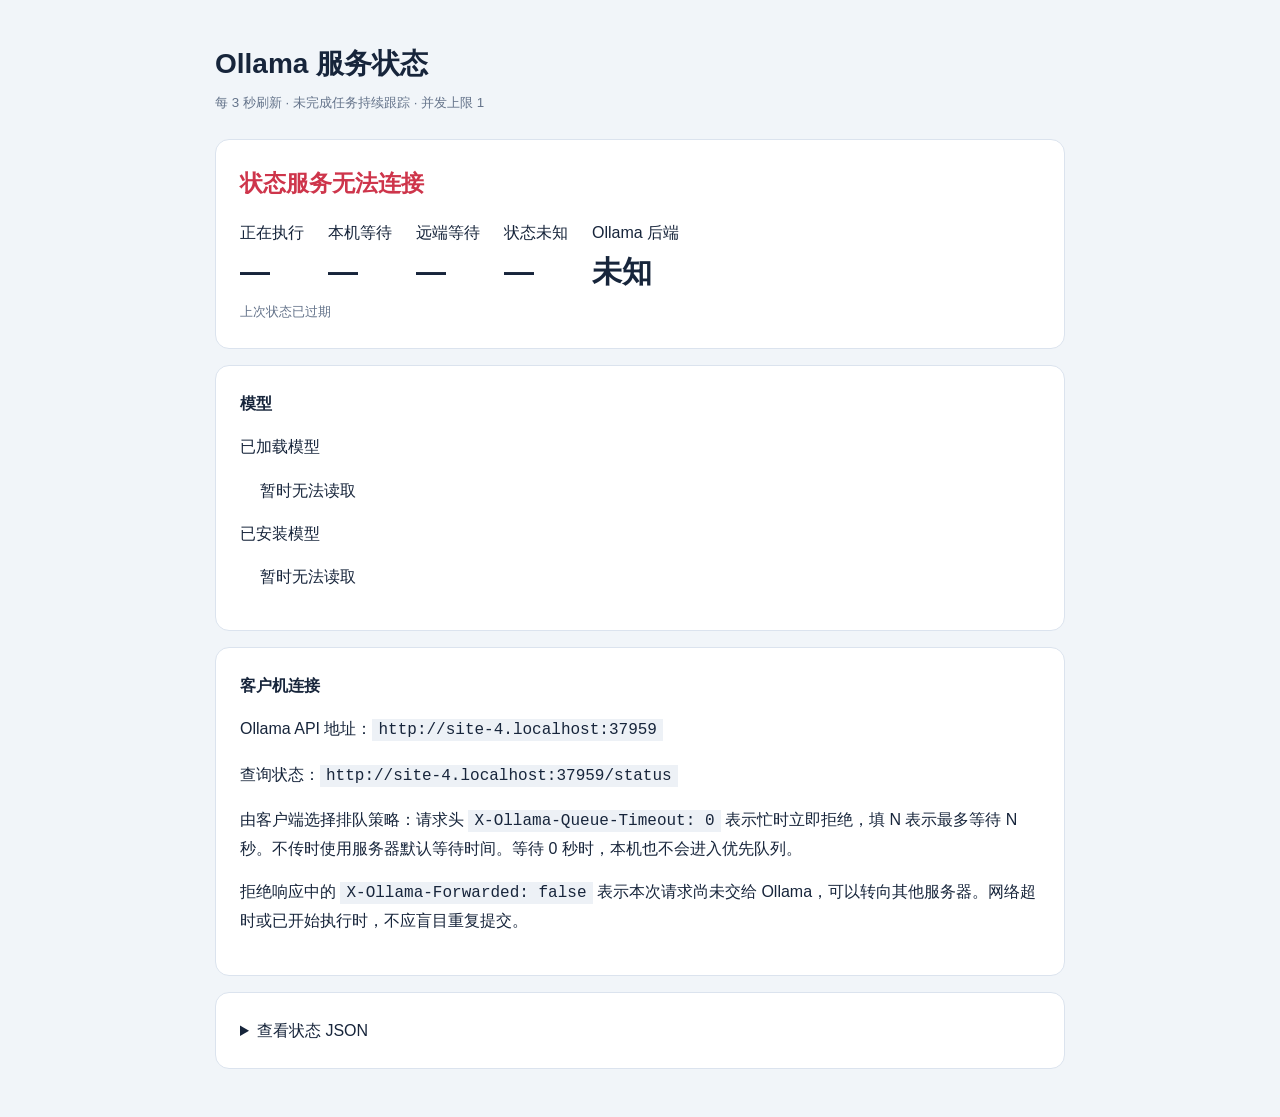
==== app/dashboard.html @ 9b55ff67 "Release Ollama Status Service 1.2.3 with proxy ingress and multilingual documentation" ====
<!doctype html><html lang="zh-CN"><meta charset="utf-8"><meta name="viewport" content="width=device-width,initial-scale=1">
<title>Ollama 服务状态</title><style>
body{font:16px/1.7 "Segoe UI","Microsoft YaHei",sans-serif;background:#f1f5f9;color:#17253b;margin:0;padding:40px 20px}main{max-width:850px;margin:auto}h1{font-size:28px;margin:0}header{margin-bottom:24px}.card{background:white;border:1px solid #dbe3ee;border-radius:14px;padding:24px;margin:16px 0}#badge{font-size:23px;font-weight:600;color:#64748b}small{color:#65748b}pre{white-space:pre-wrap;word-break:break-all;font-size:13px}button{border:0;background:#224bb0;color:white;padding:10px 18px;border-radius:7px;cursor:pointer}.row{display:flex;gap:24px;flex-wrap:wrap}.metric b{display:block;font-size:30px}code{background:#edf1f6;padding:2px 6px}ul{padding-left:20px}
</style><main><header><h1>Ollama 服务状态</h1><small>每 3 秒刷新 · 未完成任务持续跟踪 · 并发上限 1</small></header>
<section class="card"><div id="badge">正在连接…</div><p id="detail"></p><div class="row"><div class="metric">正在执行<b id="active">—</b></div><div class="metric">本机等待<b id="localq">—</b></div><div class="metric">远端等待<b id="remoteq">—</b></div><div class="metric">状态未知<b id="unknown">—</b></div><div class="metric">Ollama 后端<b id="online">—</b></div></div><small id="stamp"></small></section>
<section class="card"><strong>模型</strong><p>已加载模型</p><ul id="loaded"></ul><p>已安装模型</p><ul id="installed"></ul></section>
<section class="card"><strong>客户机连接</strong><p>Ollama API 地址：<code id="base"></code></p><p>查询状态：<code id="statusurl"></code></p><p>由客户端选择排队策略：请求头 <code>X-Ollama-Queue-Timeout: 0</code> 表示忙时立即拒绝，填 N 表示最多等待 N 秒。不传时使用服务器默认等待时间。等待 0 秒时，本机也不会进入优先队列。</p><p>拒绝响应中的 <code>X-Ollama-Forwarded: false</code> 表示本次请求尚未交给 Ollama，可以转向其他服务器。网络超时或已开始执行时，不应盲目重复提交。</p></section>
<details class="card"><summary>查看状态 JSON</summary><pre id="raw"></pre></details></main>
<script>
const states={idle:['空闲 · 可接收任务','#16835b'],busy:['忙碌 · 正在处理任务','#b96607'],unknown:['状态未知 · 需要恢复','#8549bd'],offline:['Ollama 后端离线','#ce354b'],stopping:['正在停止','#65748b']};
document.getElementById('base').textContent=location.origin;document.getElementById('statusurl').textContent=location.origin+'/status';
async function get(path){const r=await fetch(path,{cache:'no-store',signal:AbortSignal.timeout(4000)});if(!r.ok)throw Error(r.status);return r.json()}
async function tick(){try{const s=await get('/status'), label=states[s.state]||['未知','#65748b'];document.getElementById('badge').textContent=label[0];document.getElementById('badge').style.color=label[1];document.getElementById('active').textContent=s.inflight_requests+(s.active_origin==='local'?' · 本机':s.active_origin==='remote'?' · 远端':'');document.getElementById('localq').textContent=s.queued_local_requests;document.getElementById('remoteq').textContent=s.queued_remote_requests;document.getElementById('unknown').textContent=s.uncertain_requests;document.getElementById('online').textContent=s.ollama_online?'在线':'离线';document.getElementById('stamp').textContent='更新时间：'+new Date(s.checked_at).toLocaleString();document.getElementById('detail').textContent=s.state==='unknown'?'请在服务器托盘菜单中选择“恢复服务”。此操作会终止尚未完成的任务。':'本机等待优先，两类各自先来先服务；当前请求正常完成，不预留后续位置。';document.getElementById('raw').textContent=JSON.stringify(s,null,2)}catch(e){document.getElementById('badge').textContent='状态服务无法连接';document.getElementById('badge').style.color='#ce354b';document.getElementById('stamp').textContent='上次状态已过期';document.getElementById('active').textContent='—';document.getElementById('localq').textContent='—';document.getElementById('remoteq').textContent='—';document.getElementById('unknown').textContent='—';document.getElementById('online').textContent='未知'}finally{setTimeout(tick,3000)}}
async function models(){for(const [path,id]of [['/api/tags','installed'],['/api/ps','loaded']]){let list=document.getElementById(id);list.replaceChildren();try{const s=await get(path);for(const m of s.models||[]){let li=document.createElement('li');li.textContent=m.name||m.model;list.append(li)}if(!list.children.length)list.textContent='无'}catch(e){list.textContent='暂时无法读取'}}setTimeout(models,15000)}tick();models();
</script></html>
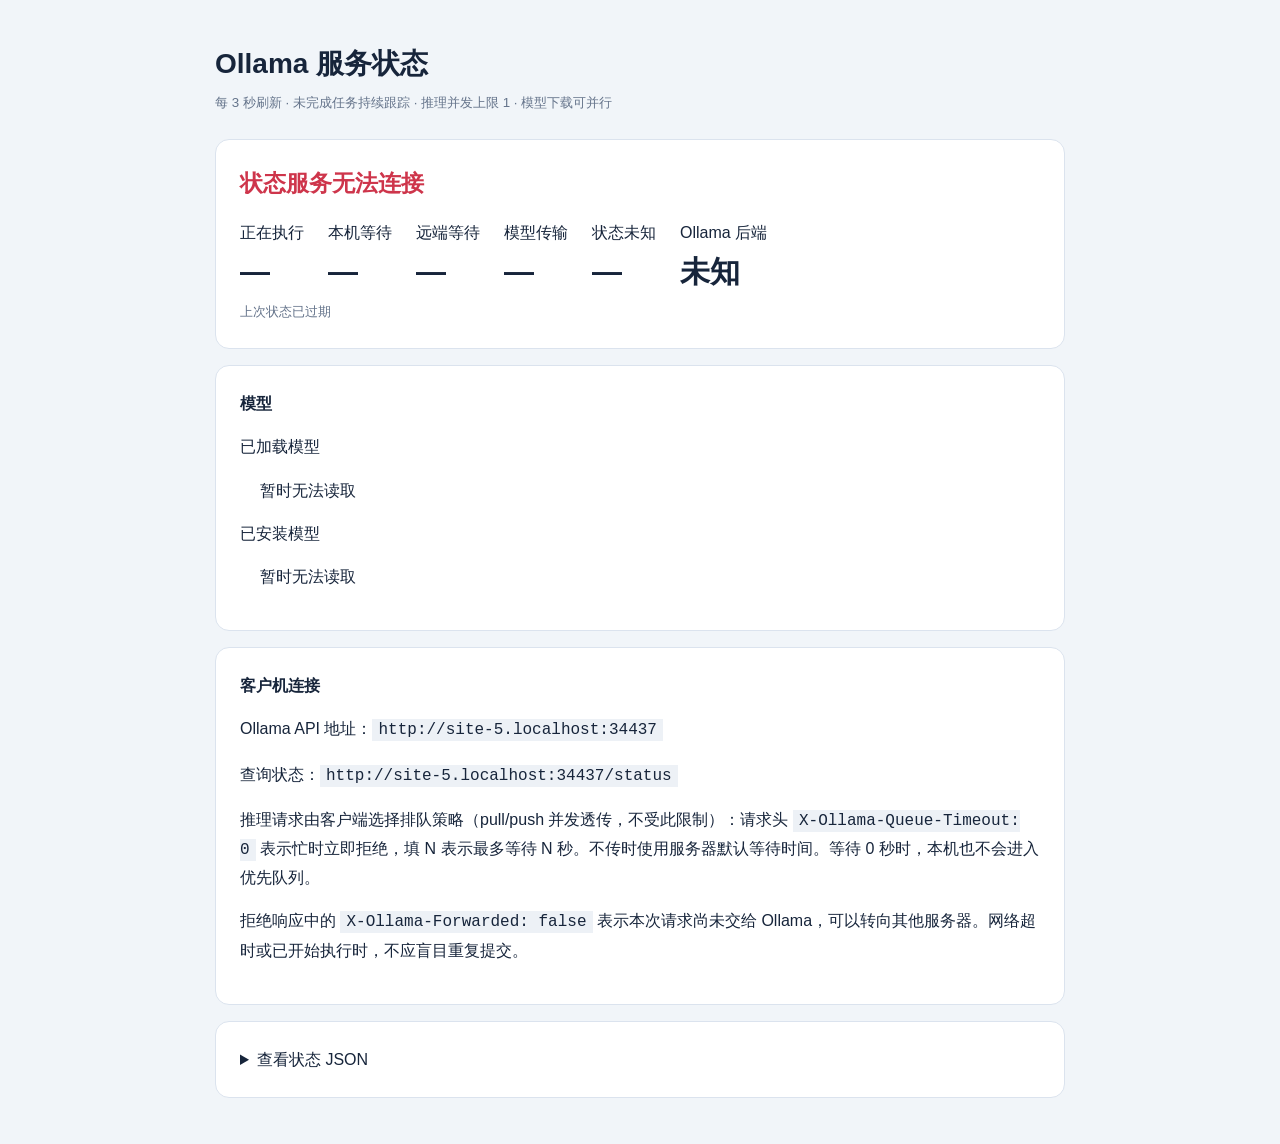
==== commit 43332299: "Release 1.2.4: restore concurrent model transfers without blocking inference" ====
--- a/app/dashboard.html
+++ b/app/dashboard.html
@@ -1,15 +1,15 @@
 <!doctype html><html lang="zh-CN"><meta charset="utf-8"><meta name="viewport" content="width=device-width,initial-scale=1">
 <title>Ollama 服务状态</title><style>
 body{font:16px/1.7 "Segoe UI","Microsoft YaHei",sans-serif;background:#f1f5f9;color:#17253b;margin:0;padding:40px 20px}main{max-width:850px;margin:auto}h1{font-size:28px;margin:0}header{margin-bottom:24px}.card{background:white;border:1px solid #dbe3ee;border-radius:14px;padding:24px;margin:16px 0}#badge{font-size:23px;font-weight:600;color:#64748b}small{color:#65748b}pre{white-space:pre-wrap;word-break:break-all;font-size:13px}button{border:0;background:#224bb0;color:white;padding:10px 18px;border-radius:7px;cursor:pointer}.row{display:flex;gap:24px;flex-wrap:wrap}.metric b{display:block;font-size:30px}code{background:#edf1f6;padding:2px 6px}ul{padding-left:20px}
-</style><main><header><h1>Ollama 服务状态</h1><small>每 3 秒刷新 · 未完成任务持续跟踪 · 并发上限 1</small></header>
-<section class="card"><div id="badge">正在连接…</div><p id="detail"></p><div class="row"><div class="metric">正在执行<b id="active">—</b></div><div class="metric">本机等待<b id="localq">—</b></div><div class="metric">远端等待<b id="remoteq">—</b></div><div class="metric">状态未知<b id="unknown">—</b></div><div class="metric">Ollama 后端<b id="online">—</b></div></div><small id="stamp"></small></section>
+</style><main><header><h1>Ollama 服务状态</h1><small>每 3 秒刷新 · 未完成任务持续跟踪 · 推理并发上限 1 · 模型下载可并行</small></header>
+<section class="card"><div id="badge">正在连接…</div><p id="detail"></p><div class="row"><div class="metric">正在执行<b id="active">—</b></div><div class="metric">本机等待<b id="localq">—</b></div><div class="metric">远端等待<b id="remoteq">—</b></div><div class="metric">模型传输<b id="transfers">—</b></div><div class="metric">状态未知<b id="unknown">—</b></div><div class="metric">Ollama 后端<b id="online">—</b></div></div><small id="stamp"></small></section>
 <section class="card"><strong>模型</strong><p>已加载模型</p><ul id="loaded"></ul><p>已安装模型</p><ul id="installed"></ul></section>
-<section class="card"><strong>客户机连接</strong><p>Ollama API 地址：<code id="base"></code></p><p>查询状态：<code id="statusurl"></code></p><p>由客户端选择排队策略：请求头 <code>X-Ollama-Queue-Timeout: 0</code> 表示忙时立即拒绝，填 N 表示最多等待 N 秒。不传时使用服务器默认等待时间。等待 0 秒时，本机也不会进入优先队列。</p><p>拒绝响应中的 <code>X-Ollama-Forwarded: false</code> 表示本次请求尚未交给 Ollama，可以转向其他服务器。网络超时或已开始执行时，不应盲目重复提交。</p></section>
+<section class="card"><strong>客户机连接</strong><p>Ollama API 地址：<code id="base"></code></p><p>查询状态：<code id="statusurl"></code></p><p>推理请求由客户端选择排队策略（pull/push 并发透传，不受此限制）：请求头 <code>X-Ollama-Queue-Timeout: 0</code> 表示忙时立即拒绝，填 N 表示最多等待 N 秒。不传时使用服务器默认等待时间。等待 0 秒时，本机也不会进入优先队列。</p><p>拒绝响应中的 <code>X-Ollama-Forwarded: false</code> 表示本次请求尚未交给 Ollama，可以转向其他服务器。网络超时或已开始执行时，不应盲目重复提交。</p></section>
 <details class="card"><summary>查看状态 JSON</summary><pre id="raw"></pre></details></main>
 <script>
 const states={idle:['空闲 · 可接收任务','#16835b'],busy:['忙碌 · 正在处理任务','#b96607'],unknown:['状态未知 · 需要恢复','#8549bd'],offline:['Ollama 后端离线','#ce354b'],stopping:['正在停止','#65748b']};
 document.getElementById('base').textContent=location.origin;document.getElementById('statusurl').textContent=location.origin+'/status';
 async function get(path){const r=await fetch(path,{cache:'no-store',signal:AbortSignal.timeout(4000)});if(!r.ok)throw Error(r.status);return r.json()}
-async function tick(){try{const s=await get('/status'), label=states[s.state]||['未知','#65748b'];document.getElementById('badge').textContent=label[0];document.getElementById('badge').style.color=label[1];document.getElementById('active').textContent=s.inflight_requests+(s.active_origin==='local'?' · 本机':s.active_origin==='remote'?' · 远端':'');document.getElementById('localq').textContent=s.queued_local_requests;document.getElementById('remoteq').textContent=s.queued_remote_requests;document.getElementById('unknown').textContent=s.uncertain_requests;document.getElementById('online').textContent=s.ollama_online?'在线':'离线';document.getElementById('stamp').textContent='更新时间：'+new Date(s.checked_at).toLocaleString();document.getElementById('detail').textContent=s.state==='unknown'?'请在服务器托盘菜单中选择“恢复服务”。此操作会终止尚未完成的任务。':'本机等待优先，两类各自先来先服务；当前请求正常完成，不预留后续位置。';document.getElementById('raw').textContent=JSON.stringify(s,null,2)}catch(e){document.getElementById('badge').textContent='状态服务无法连接';document.getElementById('badge').style.color='#ce354b';document.getElementById('stamp').textContent='上次状态已过期';document.getElementById('active').textContent='—';document.getElementById('localq').textContent='—';document.getElementById('remoteq').textContent='—';document.getElementById('unknown').textContent='—';document.getElementById('online').textContent='未知'}finally{setTimeout(tick,3000)}}
+async function tick(){try{const s=await get('/status'), label=states[s.state]||['未知','#65748b'];document.getElementById('badge').textContent=label[0];document.getElementById('badge').style.color=label[1];document.getElementById('active').textContent=s.inflight_requests+(s.active_origin==='local'?' · 本机':s.active_origin==='remote'?' · 远端':'');document.getElementById('localq').textContent=s.queued_local_requests;document.getElementById('remoteq').textContent=s.queued_remote_requests;document.getElementById('transfers').textContent=s.inflight_model_transfers||0;document.getElementById('unknown').textContent=s.uncertain_requests;document.getElementById('online').textContent=s.ollama_online?'在线':'离线';document.getElementById('stamp').textContent='更新时间：'+new Date(s.checked_at).toLocaleString();document.getElementById('detail').textContent=s.state==='unknown'?'请在服务器托盘菜单中选择“恢复服务”。此操作会终止尚未完成的任务。':'本机等待优先，两类各自先来先服务；当前请求正常完成，不预留后续位置。';document.getElementById('raw').textContent=JSON.stringify(s,null,2)}catch(e){document.getElementById('badge').textContent='状态服务无法连接';document.getElementById('badge').style.color='#ce354b';document.getElementById('stamp').textContent='上次状态已过期';document.getElementById('active').textContent='—';document.getElementById('localq').textContent='—';document.getElementById('remoteq').textContent='—';document.getElementById('transfers').textContent='—';document.getElementById('unknown').textContent='—';document.getElementById('online').textContent='未知'}finally{setTimeout(tick,3000)}}
 async function models(){for(const [path,id]of [['/api/tags','installed'],['/api/ps','loaded']]){let list=document.getElementById(id);list.replaceChildren();try{const s=await get(path);for(const m of s.models||[]){let li=document.createElement('li');li.textContent=m.name||m.model;list.append(li)}if(!list.children.length)list.textContent='无'}catch(e){list.textContent='暂时无法读取'}}setTimeout(models,15000)}tick();models();
 </script></html>
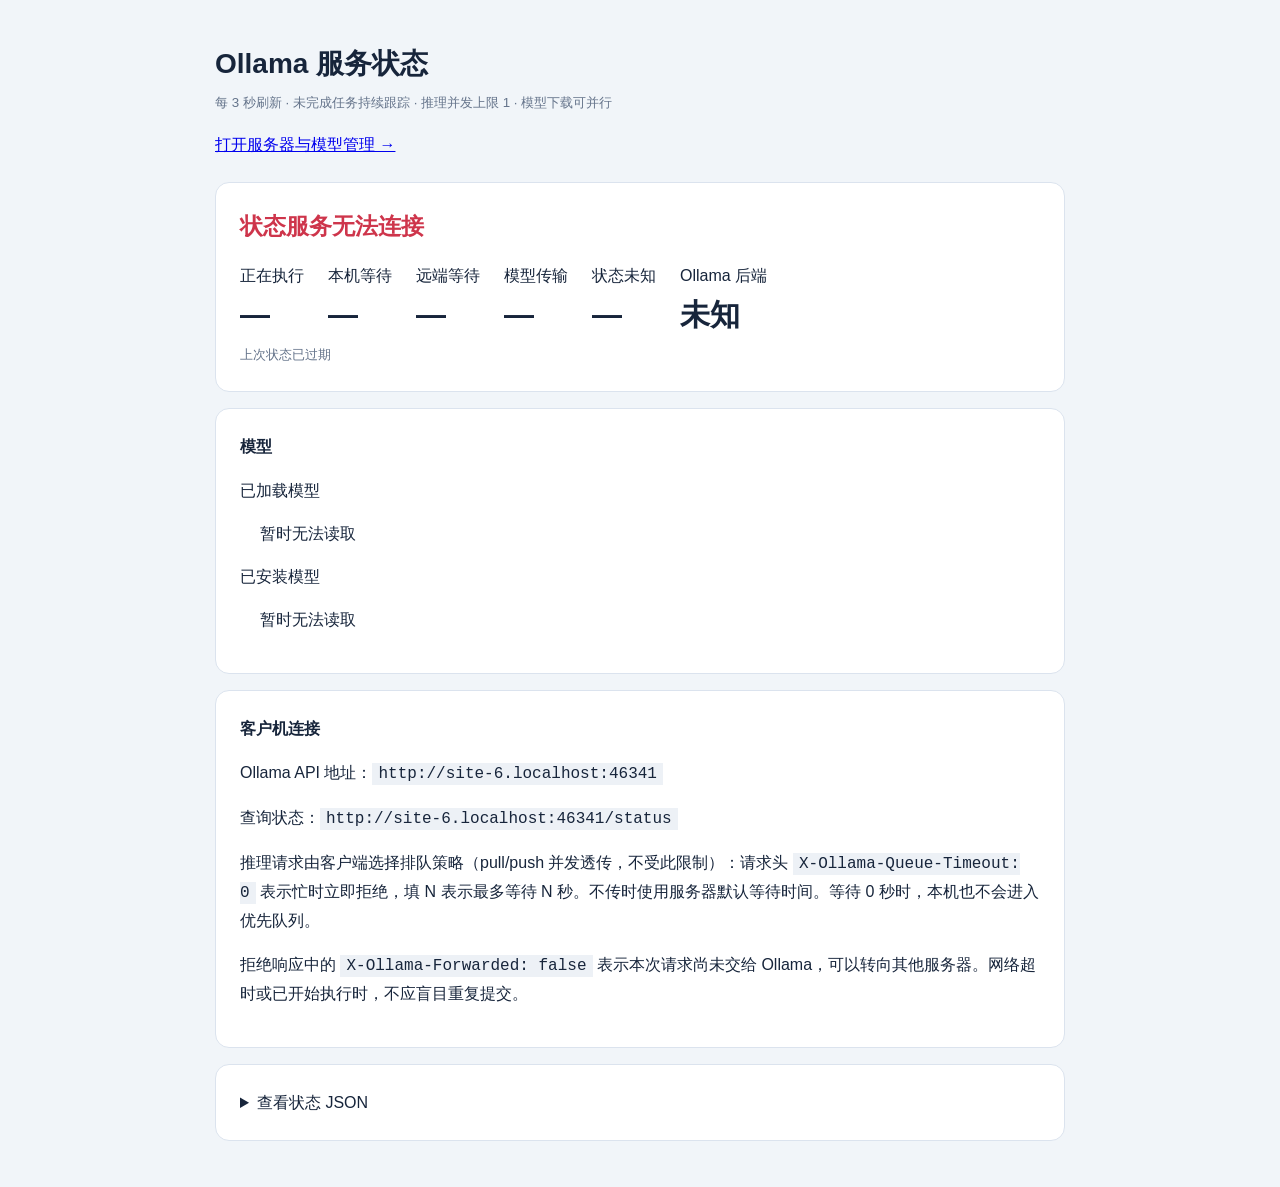
==== commit 1ef39039: "Release 1.4.0: embed multi-server model management at /manage" ====
--- a/app/dashboard.html
+++ b/app/dashboard.html
@@ -1,7 +1,7 @@
 <!doctype html><html lang="zh-CN"><meta charset="utf-8"><meta name="viewport" content="width=device-width,initial-scale=1">
 <title>Ollama 服务状态</title><style>
 body{font:16px/1.7 "Segoe UI","Microsoft YaHei",sans-serif;background:#f1f5f9;color:#17253b;margin:0;padding:40px 20px}main{max-width:850px;margin:auto}h1{font-size:28px;margin:0}header{margin-bottom:24px}.card{background:white;border:1px solid #dbe3ee;border-radius:14px;padding:24px;margin:16px 0}#badge{font-size:23px;font-weight:600;color:#64748b}small{color:#65748b}pre{white-space:pre-wrap;word-break:break-all;font-size:13px}button{border:0;background:#224bb0;color:white;padding:10px 18px;border-radius:7px;cursor:pointer}.row{display:flex;gap:24px;flex-wrap:wrap}.metric b{display:block;font-size:30px}code{background:#edf1f6;padding:2px 6px}ul{padding-left:20px}
-</style><main><header><h1>Ollama 服务状态</h1><small>每 3 秒刷新 · 未完成任务持续跟踪 · 推理并发上限 1 · 模型下载可并行</small></header>
+</style><main><header><h1>Ollama 服务状态</h1><small>每 3 秒刷新 · 未完成任务持续跟踪 · 推理并发上限 1 · 模型下载可并行</small><p><a href="/manage">打开服务器与模型管理 →</a></p></header>
 <section class="card"><div id="badge">正在连接…</div><p id="detail"></p><div class="row"><div class="metric">正在执行<b id="active">—</b></div><div class="metric">本机等待<b id="localq">—</b></div><div class="metric">远端等待<b id="remoteq">—</b></div><div class="metric">模型传输<b id="transfers">—</b></div><div class="metric">状态未知<b id="unknown">—</b></div><div class="metric">Ollama 后端<b id="online">—</b></div></div><small id="stamp"></small></section>
 <section class="card"><strong>模型</strong><p>已加载模型</p><ul id="loaded"></ul><p>已安装模型</p><ul id="installed"></ul></section>
 <section class="card"><strong>客户机连接</strong><p>Ollama API 地址：<code id="base"></code></p><p>查询状态：<code id="statusurl"></code></p><p>推理请求由客户端选择排队策略（pull/push 并发透传，不受此限制）：请求头 <code>X-Ollama-Queue-Timeout: 0</code> 表示忙时立即拒绝，填 N 表示最多等待 N 秒。不传时使用服务器默认等待时间。等待 0 秒时，本机也不会进入优先队列。</p><p>拒绝响应中的 <code>X-Ollama-Forwarded: false</code> 表示本次请求尚未交给 Ollama，可以转向其他服务器。网络超时或已开始执行时，不应盲目重复提交。</p></section>
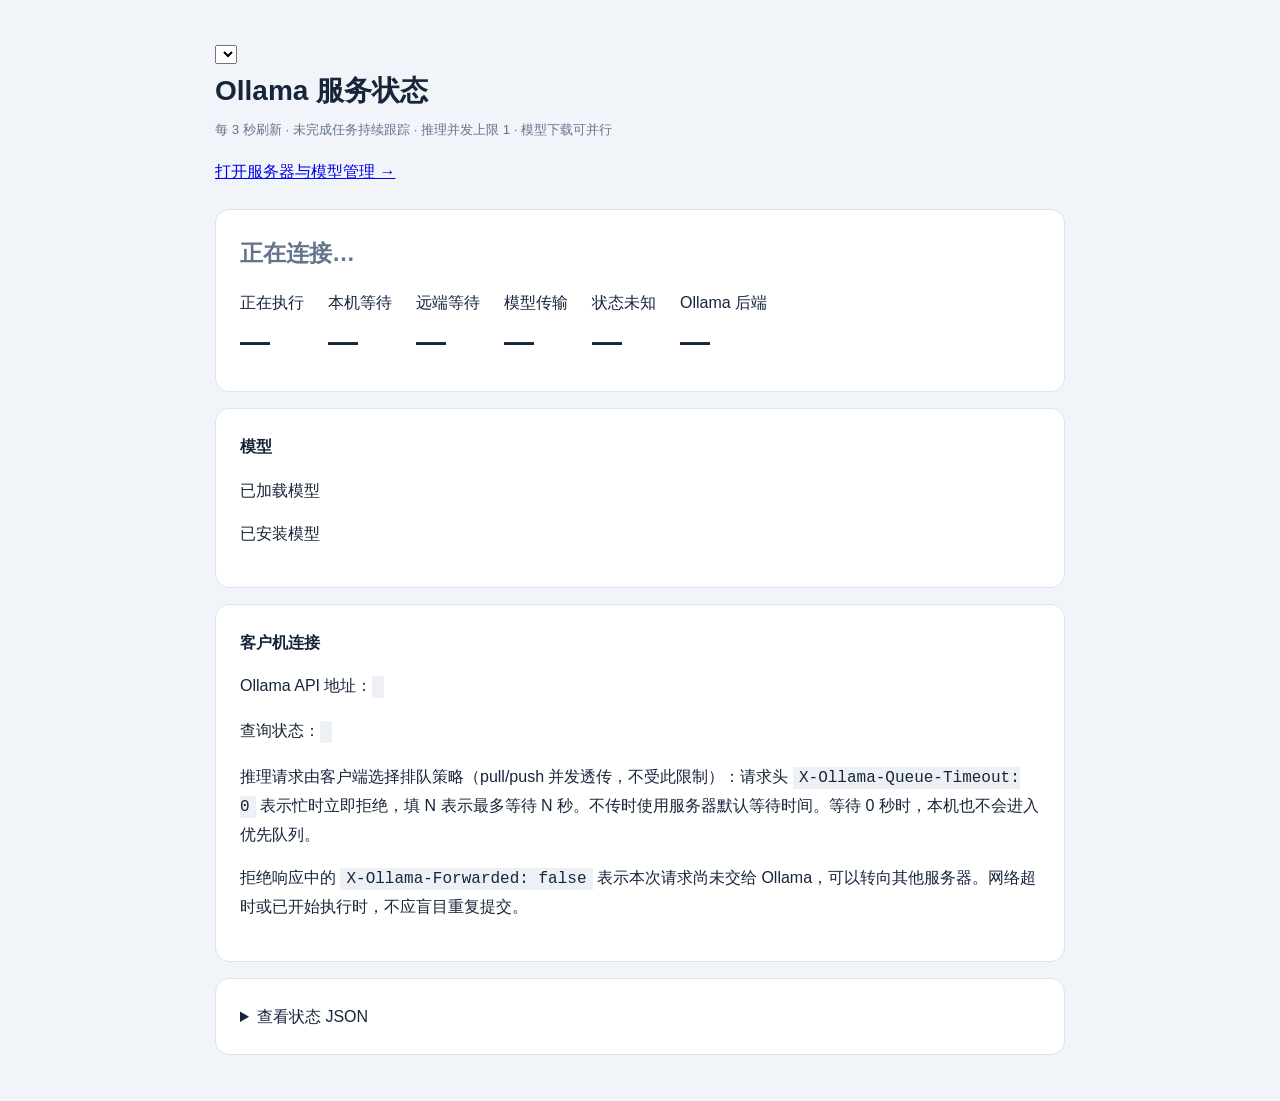
==== commit dabca77b: "Release 1.6.1: internationalized UI, complete docs and safe Ollama updates" ====
--- a/app/dashboard.html
+++ b/app/dashboard.html
@@ -1,15 +1,9 @@
 <!doctype html><html lang="zh-CN"><meta charset="utf-8"><meta name="viewport" content="width=device-width,initial-scale=1">
-<title>Ollama 服务状态</title><style>
+<script src="/oss/ui/language.js" defer></script><title>Ollama 服务状态</title><style>
 body{font:16px/1.7 "Segoe UI","Microsoft YaHei",sans-serif;background:#f1f5f9;color:#17253b;margin:0;padding:40px 20px}main{max-width:850px;margin:auto}h1{font-size:28px;margin:0}header{margin-bottom:24px}.card{background:white;border:1px solid #dbe3ee;border-radius:14px;padding:24px;margin:16px 0}#badge{font-size:23px;font-weight:600;color:#64748b}small{color:#65748b}pre{white-space:pre-wrap;word-break:break-all;font-size:13px}button{border:0;background:#224bb0;color:white;padding:10px 18px;border-radius:7px;cursor:pointer}.row{display:flex;gap:24px;flex-wrap:wrap}.metric b{display:block;font-size:30px}code{background:#edf1f6;padding:2px 6px}ul{padding-left:20px}
-</style><main><header><h1>Ollama 服务状态</h1><small>每 3 秒刷新 · 未完成任务持续跟踪 · 推理并发上限 1 · 模型下载可并行</small><p><a href="/manage">打开服务器与模型管理 →</a></p></header>
+</style><main><header><select data-language-picker aria-label="Language"></select><h1>Ollama 服务状态</h1><small>每 3 秒刷新 · 未完成任务持续跟踪 · 推理并发上限 1 · 模型下载可并行</small><p><a href="/manage">打开服务器与模型管理 →</a></p></header>
 <section class="card"><div id="badge">正在连接…</div><p id="detail"></p><div class="row"><div class="metric">正在执行<b id="active">—</b></div><div class="metric">本机等待<b id="localq">—</b></div><div class="metric">远端等待<b id="remoteq">—</b></div><div class="metric">模型传输<b id="transfers">—</b></div><div class="metric">状态未知<b id="unknown">—</b></div><div class="metric">Ollama 后端<b id="online">—</b></div></div><small id="stamp"></small></section>
 <section class="card"><strong>模型</strong><p>已加载模型</p><ul id="loaded"></ul><p>已安装模型</p><ul id="installed"></ul></section>
 <section class="card"><strong>客户机连接</strong><p>Ollama API 地址：<code id="base"></code></p><p>查询状态：<code id="statusurl"></code></p><p>推理请求由客户端选择排队策略（pull/push 并发透传，不受此限制）：请求头 <code>X-Ollama-Queue-Timeout: 0</code> 表示忙时立即拒绝，填 N 表示最多等待 N 秒。不传时使用服务器默认等待时间。等待 0 秒时，本机也不会进入优先队列。</p><p>拒绝响应中的 <code>X-Ollama-Forwarded: false</code> 表示本次请求尚未交给 Ollama，可以转向其他服务器。网络超时或已开始执行时，不应盲目重复提交。</p></section>
 <details class="card"><summary>查看状态 JSON</summary><pre id="raw"></pre></details></main>
-<script>
-const states={idle:['空闲 · 可接收任务','#16835b'],busy:['忙碌 · 正在处理任务','#b96607'],unknown:['状态未知 · 需要恢复','#8549bd'],offline:['Ollama 后端离线','#ce354b'],stopping:['正在停止','#65748b']};
-document.getElementById('base').textContent=location.origin;document.getElementById('statusurl').textContent=location.origin+'/status';
-async function get(path){const r=await fetch(path,{cache:'no-store',signal:AbortSignal.timeout(4000)});if(!r.ok)throw Error(r.status);return r.json()}
-async function tick(){try{const s=await get('/status'), label=states[s.state]||['未知','#65748b'];document.getElementById('badge').textContent=label[0];document.getElementById('badge').style.color=label[1];document.getElementById('active').textContent=s.inflight_requests+(s.active_origin==='local'?' · 本机':s.active_origin==='remote'?' · 远端':'');document.getElementById('localq').textContent=s.queued_local_requests;document.getElementById('remoteq').textContent=s.queued_remote_requests;document.getElementById('transfers').textContent=s.inflight_model_transfers||0;document.getElementById('unknown').textContent=s.uncertain_requests;document.getElementById('online').textContent=s.ollama_online?'在线':'离线';document.getElementById('stamp').textContent='更新时间：'+new Date(s.checked_at).toLocaleString();document.getElementById('detail').textContent=s.state==='unknown'?'请在服务器托盘菜单中选择“恢复服务”。此操作会终止尚未完成的任务。':'本机等待优先，两类各自先来先服务；当前请求正常完成，不预留后续位置。';document.getElementById('raw').textContent=JSON.stringify(s,null,2)}catch(e){document.getElementById('badge').textContent='状态服务无法连接';document.getElementById('badge').style.color='#ce354b';document.getElementById('stamp').textContent='上次状态已过期';document.getElementById('active').textContent='—';document.getElementById('localq').textContent='—';document.getElementById('remoteq').textContent='—';document.getElementById('transfers').textContent='—';document.getElementById('unknown').textContent='—';document.getElementById('online').textContent='未知'}finally{setTimeout(tick,3000)}}
-async function models(){for(const [path,id]of [['/api/tags','installed'],['/api/ps','loaded']]){let list=document.getElementById(id);list.replaceChildren();try{const s=await get(path);for(const m of s.models||[]){let li=document.createElement('li');li.textContent=m.name||m.model;list.append(li)}if(!list.children.length)list.textContent='无'}catch(e){list.textContent='暂时无法读取'}}setTimeout(models,15000)}tick();models();
-</script></html>
+<script src="/oss/ui/dashboard.js" defer></script></html>
